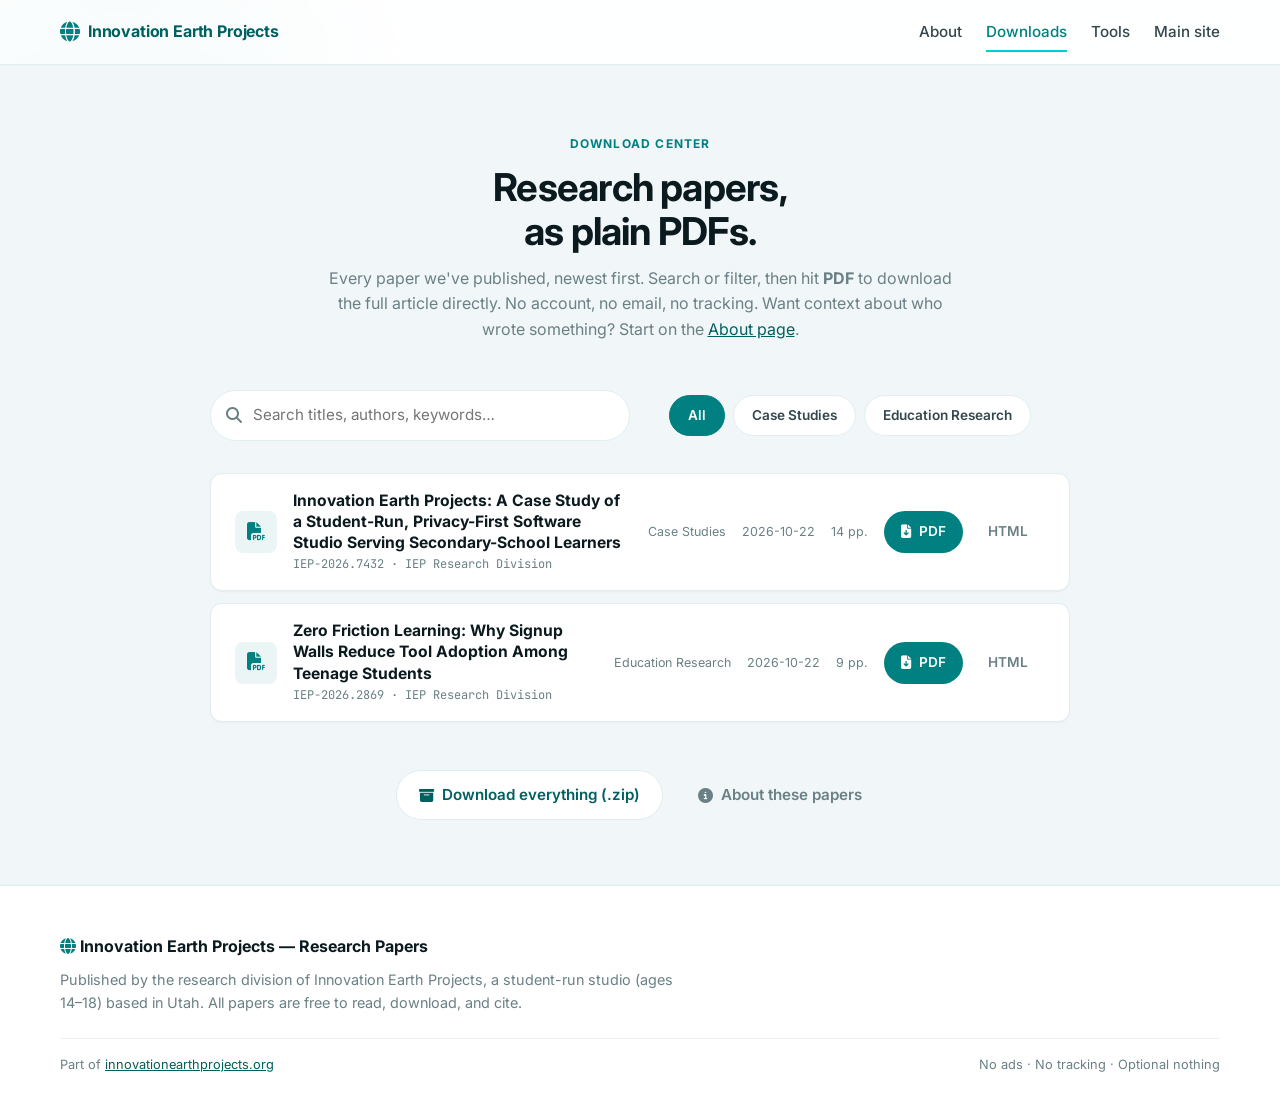
==== downloads/index.html @ 98562e58 "Clean URLs: /downloads and /papers/<id>/ (no .html, no # anchors), like the main site" ====
<!DOCTYPE html>
<html lang="en">
<head>
<meta charset="UTF-8" />
<meta name="viewport" content="width=device-width, initial-scale=1.0" />
<title>PDF Downloads — Innovation Earth Projects Research</title>
<meta name="description" content="Searchable list of every research paper published by Innovation Earth Projects. Download any paper as a raw PDF — no account, no paywall." />
<link rel="preconnect" href="https://fonts.googleapis.com" />
<link rel="preconnect" href="https://fonts.gstatic.com" crossorigin />
<link href="https://fonts.googleapis.com/css2?family=Inter:wght@400;500;600;700;800&family=JetBrains+Mono:wght@500;700&display=swap" rel="stylesheet" />
<link rel="stylesheet" href="https://cdnjs.cloudflare.com/ajax/libs/font-awesome/6.4.0/css/all.min.css" />
<link rel="stylesheet" href="../css/styles.css" />
</head>
<body data-page="downloads">

<!-- Decorative animated background (see css/styles.css section 5) -->
<div class="bg-orbs" aria-hidden="true">
  <span class="orb orb--teal"></span>
  <span class="orb orb--cyan"></span>
  <span class="orb orb--lime"></span>
</div>

<header class="nav">
  <div class="nav__inner">
    <!-- Brand links back to the main IEP website -->
    <a class="nav__brand" href="https://innovationearthprojects.org/home/">
      <span class="nav__mark"><i class="fas fa-globe"></i></span>
      <span class="nav__wordmark">Innovation Earth Projects</span>
    </a>
    <nav class="nav__links">
      <a href="../">About</a>
      <a href="./" class="is-current">Downloads</a>
      <a href="https://innovationearthprojects.org/products">Tools</a>
      <a href="https://innovationearthprojects.org/about">Main site</a>
    </nav>
  </div>
</header>

<main>

  <!-- PAGE HEAD: this page is deliberately minimal — one search box,
       one list of raw PDF download links. Nothing else to click. -->
  <section class="section section--tint" id="download-list">
    <div class="container container--narrow">
      <header class="section__head reveal">
        <span class="eyebrow">Download center</span>
        <h1 class="section__title">Research papers,<br /><span class="accent">as plain PDFs.</span></h1>
        <p class="section__sub">
          Every paper we've published, newest first. Search or filter, then hit
          <strong>PDF</strong> to download the full article directly. No account,
          no email, no tracking. Want context about who wrote something?
          Start on the <a href="../">About page</a>.
        </p>
      </header>

      <div class="library-controls">
        <div class="search">
          <i class="fas fa-magnifying-glass"></i>
          <input id="paper-search" type="search" placeholder="Search titles, authors, keywords…" aria-label="Search papers" />
        </div>
        <div class="filters" id="category-filters"><!-- buttons injected by js/downloads.js --></div>
        <span class="result-count" id="result-count" aria-live="polite"></span>
      </div>

      <!-- One row per paper. Rows are generated by js/downloads.js from
           papers/feed.json (fallback: js/papers-data.json). The primary
           action on each row is the raw PDF link. -->
      <ul class="dl-list" id="download-rows"><!-- rows injected here --></ul>
      <p id="no-results" hidden>No papers match your search yet. Try different words — or <a href="https://innovationearthprojects.org/home/">suggest a topic</a>.</p>

      <div class="dl-footer">
        <a href="all-papers.zip" class="btn btn--secondary" download><i class="fas fa-box-archive"></i> Download everything (.zip)</a>
        <a href="../" class="btn btn--ghost"><i class="fas fa-circle-info"></i> About these papers</a>
      </div>
    </div>
  </section>

</main>

<footer class="footer">
  <div class="container">
    <div class="footer__brand"><i class="fas fa-globe" style="color:var(--teal)"></i> Innovation Earth Projects — Research Papers</div>
    <p class="footer__tagline">Published by the research division of Innovation Earth Projects, a student-run studio (ages 14–18) based in Utah. All papers are free to read, download, and cite.</p>
    <div class="footer__bottom">
      <span>Part of <a href="https://innovationearthprojects.org/home/">innovationearthprojects.org</a></span>
      <span>No ads · No tracking · Optional nothing</span>
    </div>
  </div>
</footer>

<script src="../js/downloads.js"></script>
<script src="../js/main.js"></script>
</body>
</html>
---- css/styles.css ----
/* ============================================================
   styles.css — Innovation Earth Projects · Research Papers site
   ------------------------------------------------------------
   Design tokens replicate the IEP main site (teal/cyan/lime,
   Inter + JetBrains Mono). Sections are numbered so a human
   reviewer can jump straight to what they need:

     1. Design tokens          6. Hero
     2. Base / typography      7. Library grid + paper cards
     3. Navigation             8. Filters + search bar
     4. Buttons / chips        9. Paper detail page
     5. Background orbs       10. Footer, motion, print
   ============================================================ */

/* ---------- 1. DESIGN TOKENS (from innovationearthprojects.org) ---------- */
:root {
  --teal:#008080; --teal-deep:#005F5F; --cyan:#00CED1; --blue:#1E90FF;
  --lime:#32CD32; --green-dark:#006400;
  --bg:#F8FBFC; --surface:#FFFFFF; --surface-alt:#F1F7F8;
  --border:#E1EDEF; --border-soft:#EDF3F4;
  --ink:#0B1A1F; --ink-soft:#33474D; --muted:#6A8085;
  --font:'Inter',system-ui,-apple-system,'Segoe UI',Roboto,sans-serif;
  --mono:'JetBrains Mono',ui-monospace,Menlo,monospace;
  --fs-display:clamp(2.25rem,5vw,3.75rem);
  --s-2:8px; --s-3:12px; --s-4:16px; --s-5:24px; --s-6:32px; --s-7:48px; --s-8:64px; --s-9:96px;
  --r-sm:6px; --r-md:8px; --r-lg:12px; --r-pill:999px;
  --shadow-sm:0 1px 2px rgba(0,60,60,.05);
  --shadow-md:0 8px 24px -12px rgba(0,80,80,.15);
  --shadow-lg:0 20px 40px -20px rgba(0,80,80,.25);
  --ease:cubic-bezier(.2,.7,.2,1); --dur:200ms;
  --container:1160px; --nav-h:64px;
}

/* ---------- 2. BASE ---------- */
*,*::before,*::after{box-sizing:border-box}
html{scroll-behavior:smooth;-webkit-text-size-adjust:100%;scroll-padding-top:calc(var(--nav-h) + var(--s-4))}
body{margin:0;font-family:var(--font);font-size:1rem;line-height:1.6;color:var(--ink);
  background:var(--bg);-webkit-font-smoothing:antialiased;min-height:100vh;display:flex;flex-direction:column}
main{flex:1}
a{color:var(--teal-deep)}
h1,h2,h3,h4{margin:0 0 var(--s-3);color:var(--ink);letter-spacing:-0.02em;line-height:1.15;font-weight:700}
p{margin:0 0 var(--s-4);color:var(--ink-soft)}
code{font-family:var(--mono);background:var(--surface-alt);border:1px solid var(--border-soft);
  border-radius:var(--r-sm);padding:1px 6px;font-size:.85em;color:var(--teal-deep)}
ul{padding-left:var(--s-5);color:var(--ink-soft)}
.container{width:min(var(--container),100% - 2rem);margin-inline:auto}

/* ---------- 3. NAVIGATION (sticky glass bar, as on the IEP site) ---------- */
.nav{position:sticky;top:0;z-index:50;background:rgba(255,255,255,.85);
  backdrop-filter:saturate(140%) blur(10px);-webkit-backdrop-filter:saturate(140%) blur(10px);
  border-bottom:1px solid var(--border)}
.nav__inner{width:min(var(--container),100% - 2rem);margin-inline:auto;height:var(--nav-h);
  display:flex;align-items:center;gap:var(--s-5)}
.nav__brand{display:inline-flex;align-items:center;gap:var(--s-2);color:var(--teal-deep);
  font-weight:700;font-size:1rem;letter-spacing:-0.01em;text-decoration:none}
.nav__mark{display:inline-flex;color:var(--teal);font-size:1.25rem}
.nav__links{display:flex;gap:var(--s-5);margin-left:auto}
.nav__links a{position:relative;color:var(--ink-soft);font-weight:500;font-size:.95rem;
  padding:6px 0;text-decoration:none;transition:color var(--dur) var(--ease)}
.nav__links a::before{content:"";position:absolute;left:0;bottom:-2px;width:100%;height:2px;
  background:var(--cyan);transform:scaleX(0);transform-origin:left;transition:transform .3s var(--ease)}
.nav__links a:hover{color:var(--teal)}
.nav__links a:hover::before{transform:scaleX(1)}
.nav__links a.is-current{color:var(--teal)}
.nav__links a.is-current::before{transform:scaleX(1)}
@media(max-width:720px){.nav__links{display:none}}

/* ---------- 4. BUTTONS & CHIPS ---------- */
.btn{display:inline-flex;align-items:center;gap:8px;padding:12px 22px;border-radius:var(--r-pill);
  font-weight:600;font-size:.95rem;text-decoration:none;border:1px solid transparent;
  transition:transform var(--dur) var(--ease), box-shadow var(--dur) var(--ease), background var(--dur)}
.btn--primary{background:var(--teal);color:#fff}
.btn--primary:hover{background:var(--teal-deep);transform:translateY(-2px);box-shadow:0 8px 20px -8px rgba(0,128,128,.5)}
.btn--secondary{background:var(--surface);color:var(--teal-deep);border-color:var(--border)}
.btn--secondary:hover{border-color:var(--cyan);transform:translateY(-2px)}
.btn--ghost{background:transparent;color:var(--muted)}
.btn--ghost:hover{color:var(--teal)}
.btn--sm{padding:9px 16px;font-size:.85rem}
.chip{padding:8px 14px;background:var(--surface);border:1px solid var(--border);border-radius:var(--r-pill);
  font-size:.8rem;color:var(--ink-soft);display:inline-flex;align-items:center;gap:6px}

/* ---------- 5. BACKGROUND ORBS (hero signature effect) ---------- */
.bg-orbs{position:fixed;inset:0;pointer-events:none;overflow:hidden;z-index:0}
.bg-orbs .orb{position:absolute;border-radius:50%;filter:blur(80px);opacity:.3;will-change:transform}
.orb--teal{width:480px;height:480px;background:radial-gradient(circle,var(--teal) 0%,transparent 70%);
  top:-120px;left:-120px;animation:float1 20s ease-in-out infinite}
.orb--cyan{width:420px;height:420px;background:radial-gradient(circle,var(--cyan) 0%,transparent 70%);
  top:40%;right:-140px;animation:float2 24s ease-in-out infinite}
.orb--lime{width:360px;height:360px;background:radial-gradient(circle,var(--lime) 0%,transparent 70%);
  bottom:-100px;left:30%;animation:float3 28s ease-in-out infinite}
@keyframes float1{0%,100%{transform:translate(0,0) scale(1)}50%{transform:translate(80px,60px) scale(1.1)}}
@keyframes float2{0%,100%{transform:translate(0,0) scale(1)}50%{transform:translate(-100px,80px) scale(.95)}}
@keyframes float3{0%,100%{transform:translate(0,0) scale(1)}50%{transform:translate(60px,-80px) scale(1.05)}}
main,.nav,.footer{position:relative;z-index:1}

/* ---------- 6. HERO ---------- */
.hero{padding:var(--s-9) 0 var(--s-8);border-bottom:1px solid var(--border-soft);position:relative;overflow:hidden}
.eyebrow--animated{display:inline-flex;align-items:center;gap:8px;padding:6px 14px;
  background:rgba(0,206,209,.08);border:1px solid rgba(0,206,209,.25);border-radius:var(--r-pill);
  color:var(--teal-deep);font-size:.75rem;font-weight:600;letter-spacing:.08em;text-transform:uppercase;
  margin-bottom:var(--s-5);animation:slideDown .6s var(--ease) both}
.eyebrow__dot{width:6px;height:6px;border-radius:50%;background:var(--lime);
  box-shadow:0 0 0 0 rgba(50,205,50,.6);animation:pulseRing 2s infinite}
@keyframes pulseRing{0%{box-shadow:0 0 0 0 rgba(50,205,50,.6)}70%{box-shadow:0 0 0 10px rgba(50,205,50,0)}100%{box-shadow:0 0 0 0 rgba(50,205,50,0)}}
@keyframes slideDown{from{opacity:0;transform:translateY(-10px)}to{opacity:1;transform:translateY(0)}}
.hero__title{font-size:var(--fs-display);margin-bottom:var(--s-5);font-weight:800;letter-spacing:-0.03em}
.hero__title .accent{color:var(--teal)}
.hero__lede{font-size:1.15rem;line-height:1.55;color:var(--ink-soft);max-width:60ch;margin-bottom:var(--s-6)}
.hero__actions{display:flex;flex-wrap:wrap;gap:var(--s-4)}
.hero__meta{list-style:none;padding:0;margin:0 0 var(--s-6);display:flex;flex-wrap:wrap;gap:var(--s-5);
  color:var(--muted);font-size:.9rem}
.hero__meta li{display:inline-flex;align-items:center;gap:6px}
.hero__meta i{color:var(--lime);font-size:.85em}

/* Trust bar strip under hero */
.trust-bar{background:var(--surface-alt);border-bottom:1px solid var(--border-soft);padding:var(--s-4) 0}
.trust-bar__inner{display:flex;align-items:center;gap:var(--s-5);flex-wrap:wrap}
.trust-bar__label{font-size:.75rem;font-weight:700;letter-spacing:.08em;text-transform:uppercase;color:var(--muted)}
.trust-bar__logos{display:flex;gap:var(--s-6);flex-wrap:wrap}
.trust-bar__logos span{font-weight:600;color:var(--ink-soft);font-size:.9rem}

/* ---------- 7. SECTIONS + LIBRARY GRID ---------- */
.section{padding:var(--s-8) 0}
.section--tint{background:var(--surface-alt);border-block:1px solid var(--border-soft)}
.section__head{text-align:center;max-width:640px;margin:0 auto var(--s-7)}
.eyebrow{display:inline-block;font-size:.75rem;font-weight:700;letter-spacing:.1em;
  text-transform:uppercase;color:var(--teal);margin-bottom:var(--s-3)}
.section__title{font-size:clamp(1.6rem,3.4vw,2.4rem)}
.section__sub{color:var(--muted)}

.grid{display:grid;grid-template-columns:repeat(auto-fill,minmax(320px,1fr));gap:var(--s-5)}
.paper-card{background:var(--surface);border:1px solid var(--border);border-radius:var(--r-lg);
  padding:var(--s-6);display:flex;flex-direction:column;gap:var(--s-3);
  box-shadow:var(--shadow-sm);transition:transform .25s var(--ease), box-shadow .25s var(--ease)}
.paper-card:hover{transform:translateY(-4px);box-shadow:var(--shadow-md)}
.paper-card[hidden]{display:none}
.paper-card__top{display:flex;justify-content:space-between;align-items:center}
.paper-card__num{font-family:var(--mono);font-size:.8rem;font-weight:700;color:var(--muted)}
.badge{padding:4px 12px;border-radius:var(--r-pill);font-size:.7rem;font-weight:700;
  letter-spacing:.05em;text-transform:uppercase}
.badge--new{background:rgba(50,205,50,.12);color:var(--green-dark)}
.badge--live{background:rgba(0,206,209,.12);color:var(--teal-deep)}
.badge--draft{background:rgba(106,128,133,.15);color:var(--muted)}
.paper-card__title{font-size:1.05rem;line-height:1.3}
.paper-card__title a{color:inherit;text-decoration:none}
.paper-card__title a:hover{color:var(--teal-deep)}
.paper-card__authors{font-size:.82rem;color:var(--teal-deep);margin:0;font-weight:600}
.paper-card__authors i{color:var(--cyan);margin-right:4px}
.paper-card__summary{font-size:.9rem;color:var(--muted);flex:1}
.paper-card__meta{list-style:none;padding:0;margin:0;display:flex;flex-wrap:wrap;gap:var(--s-4);
  font-size:.8rem;color:var(--muted)}
.paper-card__meta i{color:var(--cyan);margin-right:4px}
.paper-card__actions{display:flex;flex-wrap:wrap;gap:var(--s-2);margin-top:var(--s-2)}
.load-error{color:#b00020;padding:var(--s-5);background:#fff;border:1px solid var(--border);border-radius:var(--r-lg)}

/* ---------- 8. FILTERS + SEARCH ---------- */
.library-controls{display:flex;flex-wrap:wrap;gap:var(--s-4);align-items:center;
  justify-content:space-between;margin-bottom:var(--s-6)}
.search{position:relative;flex:1;min-width:260px;max-width:420px}
.search input{width:100%;padding:12px 16px 12px 42px;border:1px solid var(--border);
  border-radius:var(--r-pill);font:inherit;font-size:.95rem;background:var(--surface);color:var(--ink)}
.search input:focus{outline:2px solid var(--cyan);outline-offset:1px;border-color:var(--teal)}
.search i{position:absolute;left:16px;top:50%;transform:translateY(-50%);color:var(--muted)}
.filters{display:flex;flex-wrap:wrap;gap:var(--s-2)}
.filter-btn{padding:9px 18px;border-radius:var(--r-pill);border:1px solid var(--border);
  background:var(--surface);color:var(--ink-soft);font:inherit;font-size:.85rem;font-weight:600;
  cursor:pointer;transition:all var(--dur) var(--ease)}
.filter-btn:hover{border-color:var(--cyan);color:var(--teal)}
.filter-btn.is-active{background:var(--teal);border-color:var(--teal);color:#fff}
.result-count{font-size:.85rem;color:var(--muted);white-space:nowrap}
#no-results{text-align:center;color:var(--muted);padding:var(--s-8) 0}

/* ---------- 8a. DOWNLOAD PAGE (downloads.html — raw PDF list) ---------- */
.container--narrow{max-width:860px;margin-inline:auto}
.dl-list{list-style:none;padding:0;margin:0;display:flex;flex-direction:column;gap:var(--s-3)}
.dl-row{display:flex;align-items:center;gap:var(--s-4);background:var(--surface);
  border:1px solid var(--border);border-radius:var(--r-lg);padding:var(--s-4) var(--s-5);
  box-shadow:var(--shadow-sm);transition:border-color var(--dur) var(--ease), box-shadow var(--dur) var(--ease)}
.dl-row:hover{border-color:var(--cyan);box-shadow:var(--shadow-md)}
.dl-row[hidden]{display:none}
.dl-row__icon{flex:none;width:42px;height:42px;border-radius:var(--r-md);
  background:rgba(0,128,128,.08);color:var(--teal);display:flex;align-items:center;justify-content:center;font-size:1.15rem}
.dl-row__main{flex:1;min-width:0}
.dl-row__title{display:block;font-weight:700;color:var(--ink);text-decoration:none;
  font-size:.98rem;line-height:1.35;overflow:hidden;text-overflow:ellipsis}
.dl-row__title:hover{color:var(--teal-deep)}
.dl-row__byline{margin:2px 0 0;font-family:var(--mono);font-size:.75rem;color:var(--muted)}
.dl-row__meta{display:flex;gap:var(--s-4);font-size:.78rem;color:var(--muted);white-space:nowrap}
.dl-row__actions{display:flex;gap:var(--s-2);flex:none}
.dl-footer{display:flex;flex-wrap:wrap;gap:var(--s-3);justify-content:center;margin-top:var(--s-7)}
/* Prose + numbered steps used on the About page (index.html) */
.prose p{color:var(--ink-soft);margin:0 0 var(--s-4);line-height:1.7}
.prose strong{color:var(--ink)}
.num-list{counter-reset:step;list-style:none;padding:0;margin:0;display:flex;flex-direction:column;gap:var(--s-4)}
.num-list li{position:relative;padding-left:52px;color:var(--ink-soft);line-height:1.6}
.num-list li::before{counter-increment:step;content:counter(step);position:absolute;left:0;top:-2px;
  width:36px;height:36px;border-radius:var(--r-pill);background:var(--teal);color:#fff;
  font-weight:800;display:flex;align-items:center;justify-content:center;font-size:.9rem}
@media (max-width:720px){
  .dl-row{flex-wrap:wrap}
  .dl-row__meta{order:4;width:100%;padding-left:calc(42px + var(--s-4))}
  .dl-row__actions{margin-left:auto}
}

/* ---------- 9. PAPER DETAIL PAGE (preprint layout) ---------- */
.paper{max-width:860px;margin:0 auto}
.paper p{text-align:justify;hyphens:auto;color:var(--ink-soft)}
.paper h1{font-size:clamp(2rem,4vw,3rem);margin-bottom:var(--s-5)}
.paper h2{font-size:clamp(1.5rem,3vw,2rem);margin-top:var(--s-8);padding-bottom:var(--s-2);
  border-bottom:2px solid var(--cyan);color:var(--teal-deep)}
.paper h3{font-size:1.25rem;margin-top:var(--s-6);color:var(--teal-deep)}

/* 9a. Preprint header block: series label, title, authors, badge grid */
.paper-header{margin-bottom:var(--s-6)}
.paper-header__series{display:inline-block;font-family:var(--mono);font-size:.75rem;font-weight:700;
  letter-spacing:.08em;text-transform:uppercase;color:var(--teal);background:rgba(0,206,209,.1);
  border:1px solid rgba(0,206,209,.35);border-radius:var(--r-pill);padding:5px 14px;margin-bottom:var(--s-4)}
.paper-header .h1{font-size:clamp(1.9rem,4vw,2.9rem);margin-bottom:var(--s-4)}
.paper-header__authors{font-weight:600;color:var(--ink);font-size:1.05rem;margin-bottom:var(--s-4)}
.paper-header__authors i{color:var(--teal);margin-right:6px}
.paper-header__front{display:flex;flex-wrap:wrap;gap:var(--s-2);margin-bottom:var(--s-5)}
.chip--fm{font-size:.75rem;background:var(--surface);border:1px solid var(--border);
  color:var(--muted);border-radius:var(--r-pill);padding:4px 12px;display:inline-block}
.paper-header__badges{display:flex;flex-wrap:wrap;gap:var(--s-3);margin:0}
.paper-header__badges div{background:var(--surface);border:1px solid var(--border);
  border-radius:var(--r-md);padding:10px 16px;box-shadow:var(--shadow-sm)}
.paper-header__badges dt{font-size:.68rem;font-weight:700;letter-spacing:.08em;text-transform:uppercase;color:var(--muted)}
.paper-header__badges dd{margin:2px 0 0;font-weight:600;font-size:.92rem;color:var(--ink)}

/* 9b. Abstract box (highlighted, standard preprint placement) */
.abstract-box{background:var(--surface);border:1px solid var(--border);border-left:4px solid var(--teal);
  border-radius:var(--r-md);padding:var(--s-5) var(--s-6);margin-bottom:var(--s-5);box-shadow:var(--shadow-sm)}
.abstract-box__title{font-size:.8rem;font-weight:700;letter-spacing:.1em;text-transform:uppercase;
  color:var(--teal-deep);margin:0 0 var(--s-3);border:none;padding:0}
.abstract-box__title i{margin-right:6px;color:var(--cyan)}
.abstract-box p:last-child{margin-bottom:0}

/* 9c. Summary & details card + citation box */
.pmeta-card{background:var(--surface-alt);border:1px solid var(--border-soft);border-radius:var(--r-lg);
  padding:var(--s-5) var(--s-6);margin-bottom:var(--s-6)}
.pmeta-card__title{font-size:.8rem;font-weight:700;letter-spacing:.1em;text-transform:uppercase;
  color:var(--teal-deep);margin:0 0 var(--s-3);border:none;padding:0}
.pmeta-card__title i{margin-right:6px;color:var(--cyan)}
.pmeta-card__text{font-size:.95rem;margin-bottom:var(--s-4)}
.pmeta{display:grid;gap:var(--s-2)}
.pmeta__row{display:flex;gap:var(--s-4);align-items:baseline;font-size:.9rem;
  padding:6px 0;border-top:1px dashed var(--border)}
.pmeta__label{flex:0 0 150px;color:var(--muted);font-weight:600;font-size:.8rem;text-transform:uppercase;letter-spacing:.05em}
.pmeta__label i{color:var(--cyan);margin-right:6px;width:14px;text-align:center}
.pmeta__value{color:var(--ink);font-weight:500}
.pmeta__value a.chip{text-decoration:none}
.citation{margin-top:var(--s-4);background:var(--surface);border:1px solid var(--border);
  border-radius:var(--r-md);padding:var(--s-4) var(--s-5)}
.citation__label{font-size:.7rem;font-weight:700;letter-spacing:.1em;text-transform:uppercase;color:var(--muted)}
.citation__text{font-size:.88rem;color:var(--ink-soft);margin:var(--s-2) 0 var(--s-3);line-height:1.5}

.rule{border:none;border-top:1px solid var(--border-soft);margin:var(--s-7) 0}
.paper table{width:100%;border-collapse:separate;border-spacing:0;background:var(--surface);
  border:1px solid var(--border);border-radius:var(--r-md);overflow:hidden;font-size:.9rem;margin:var(--s-5) 0}
.paper th{background:var(--surface-alt);text-align:left;padding:10px 14px;font-size:.8rem;
  letter-spacing:.04em;text-transform:uppercase;color:var(--muted)}
.paper td{padding:10px 14px;border-top:1px solid var(--border-soft);vertical-align:top;color:var(--ink-soft)}
.table-wrap{overflow-x:auto}
.paper-detail__crumbs{margin-bottom:var(--s-6)}
.paper-detail__crumbs a{text-decoration:none;font-weight:600;font-size:.9rem}
.paper-detail__downloads{display:flex;flex-wrap:wrap;gap:var(--s-3);margin-top:var(--s-5)}

/* CTA band (used at bottom of library page) */
.cta{display:flex;align-items:center;justify-content:space-between;gap:var(--s-5);flex-wrap:wrap;
  background:linear-gradient(120deg,var(--teal-deep),var(--teal));color:#fff;
  border-radius:var(--r-lg);padding:var(--s-7);box-shadow:var(--shadow-lg)}
.cta h2{color:#fff;margin-bottom:4px;font-size:1.4rem}
.cta p{color:rgba(255,255,255,.85);margin:0}
.cta .btn--primary{background:#fff;color:var(--teal-deep)}
.cta .btn--primary:hover{background:var(--surface-alt)}

/* ---------- 10. FOOTER, MOTION, PRINT ---------- */
.footer{border-top:1px solid var(--border);padding:var(--s-7) 0 var(--s-6);background:var(--surface)}
.footer__brand{font-weight:700;margin-bottom:var(--s-2)}
.footer__tagline{color:var(--muted);font-size:.9rem;max-width:70ch}
.footer__bottom{display:flex;justify-content:space-between;gap:var(--s-4);flex-wrap:wrap;
  margin-top:var(--s-5);padding-top:var(--s-4);border-top:1px solid var(--border-soft);
  color:var(--muted);font-size:.8rem}

.reveal{opacity:0;transform:translateY(18px);transition:opacity .6s var(--ease), transform .6s var(--ease)}
.reveal.is-visible{opacity:1;transform:none}
@media(prefers-reduced-motion:reduce){
  .reveal{opacity:1;transform:none;transition:none}
  .orb{animation:none}
  .eyebrow--animated{animation:none}
  html{scroll-behavior:auto}
}
@media print{
  .nav,.footer,.bg-orbs,.library-controls,.cta,.hero__actions,.paper-detail__downloads{display:none}
  body{background:#fff}
  .section{padding:12pt 0}
}
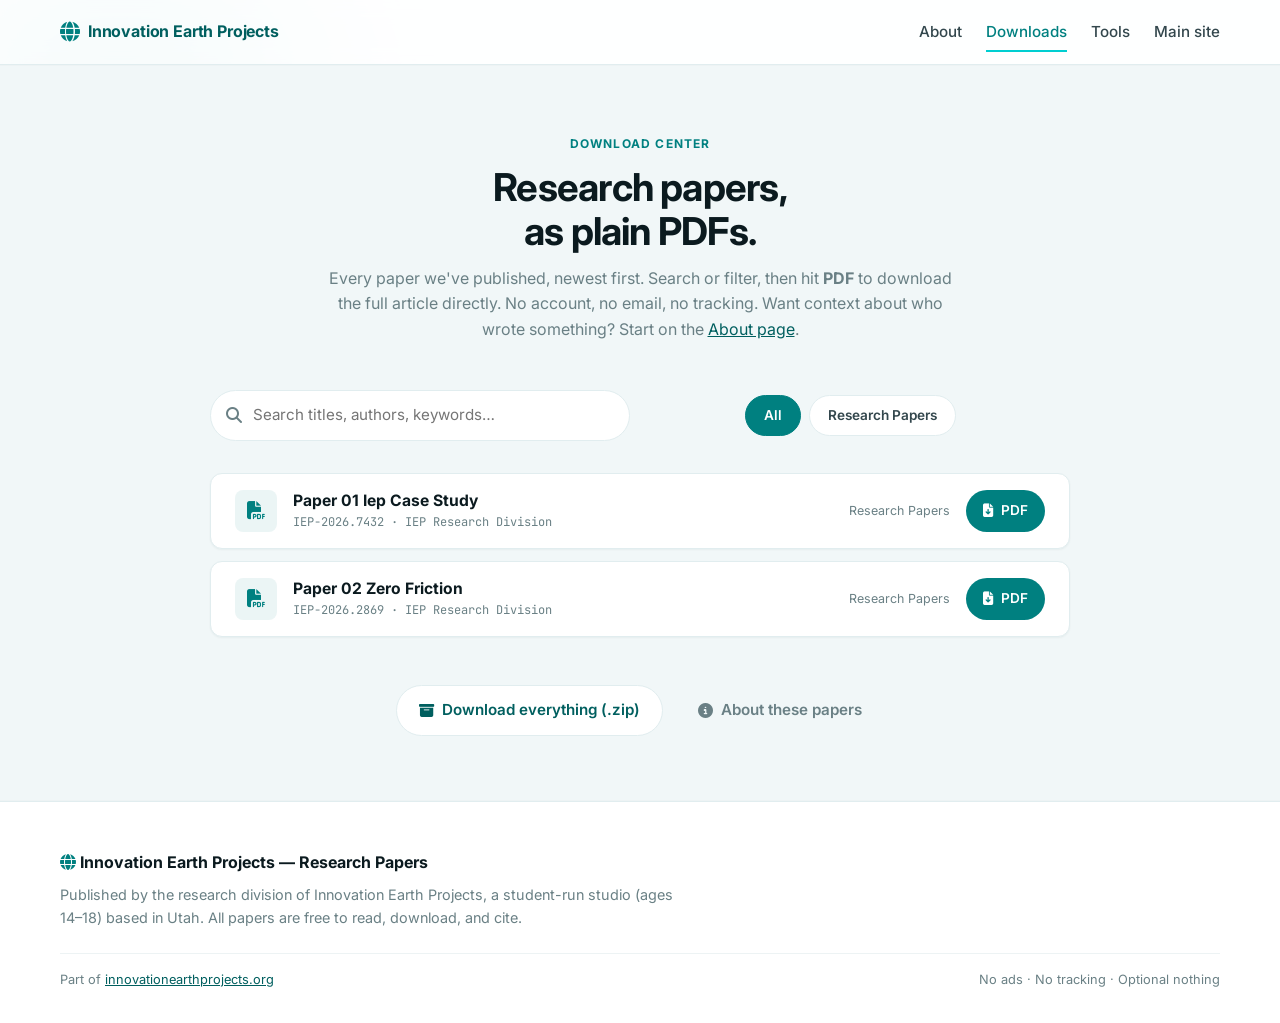
==== commit 5b68bf07: "Fully automatic publishing: drop a PDF into papers/ and it appears on the download list - js/catalog" ====
--- a/downloads/index.html
+++ b/downloads/index.html
@@ -62,9 +62,11 @@
         <span class="result-count" id="result-count" aria-live="polite"></span>
       </div>
 
-      <!-- One row per paper. Rows are generated by js/downloads.js from
-           papers/feed.json (fallback: js/papers-data.json). The primary
-           action on each row is the raw PDF link. -->
+      <!-- One row per paper. Rows are generated automatically by js/catalog.js +
+           js/downloads.js, which list whatever PDFs currently exist in
+           the repo's papers/ folder via the GitHub API. The primary
+           action on each row is the raw PDF link — adding a paper means
+           uploading a PDF there, nothing else. -->
       <ul class="dl-list" id="download-rows"><!-- rows injected here --></ul>
       <p id="no-results" hidden>No papers match your search yet. Try different words — or <a href="https://innovationearthprojects.org/home/">suggest a topic</a>.</p>
 
@@ -88,6 +90,7 @@
   </div>
 </footer>
 
+<script src="../js/catalog.js"></script>
 <script src="../js/downloads.js"></script>
 <script src="../js/main.js"></script>
 </body>
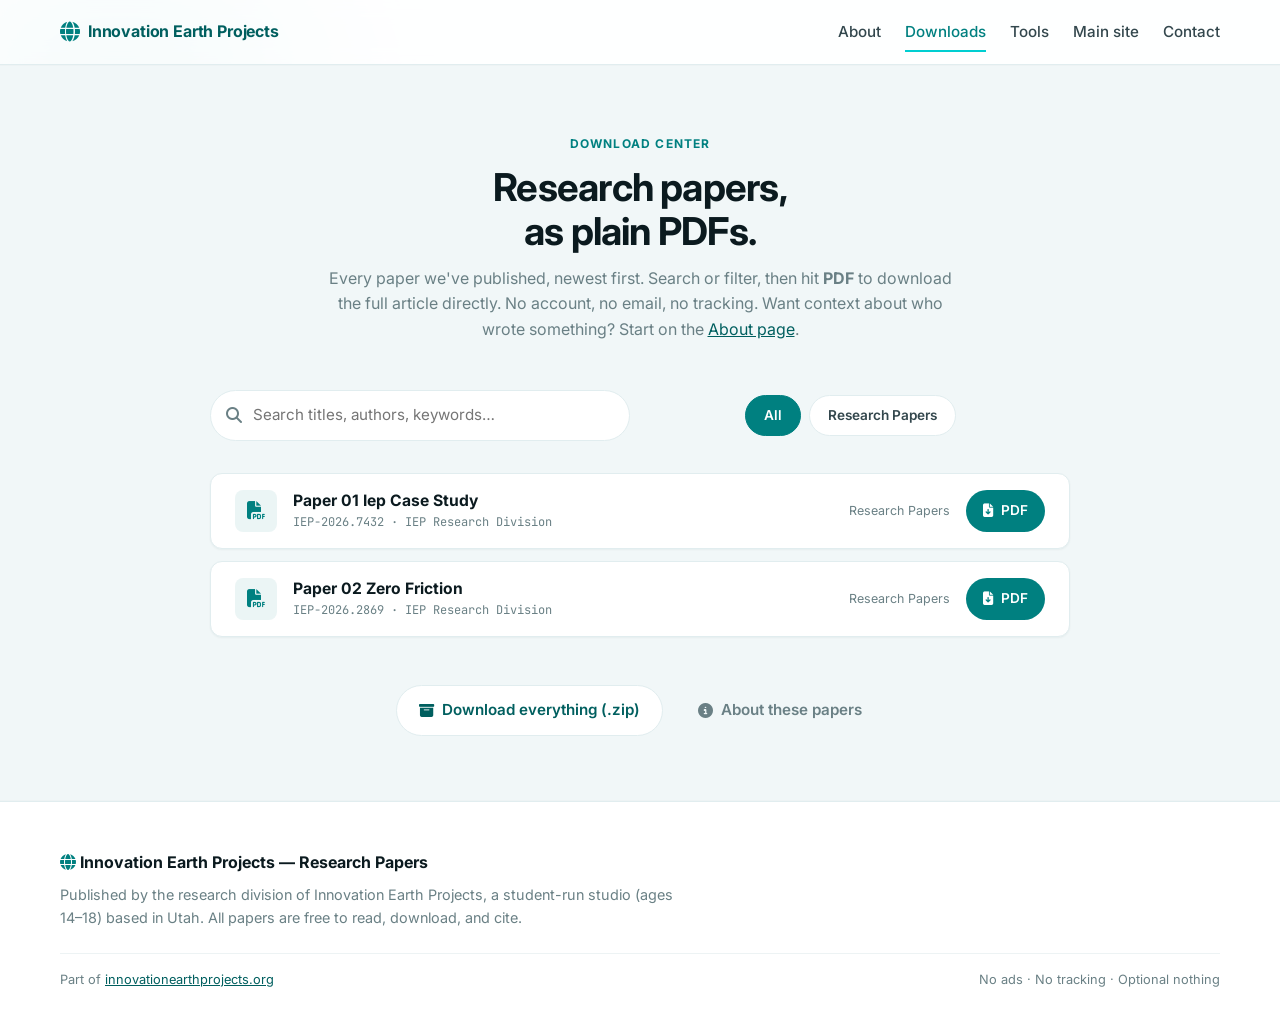
==== commit 0b3d85cb: "Remove author how-to-add section from site; route all contact links to innovationearthprojects.org/c" ====
--- a/downloads/index.html
+++ b/downloads/index.html
@@ -10,6 +10,9 @@
 <link href="https://fonts.googleapis.com/css2?family=Inter:wght@400;500;600;700;800&family=JetBrains+Mono:wght@500;700&display=swap" rel="stylesheet" />
 <link rel="stylesheet" href="https://cdnjs.cloudflare.com/ajax/libs/font-awesome/6.4.0/css/all.min.css" />
 <link rel="stylesheet" href="../css/styles.css" />
+<!-- Same tab icon as the main site (innovationearthprojects.org uses /images/logo.png) -->
+<link rel="icon" type="image/png" href="/images/logo.png" />
+<link rel="apple-touch-icon" href="/images/logo.png" />
 </head>
 <body data-page="downloads">
 
@@ -28,10 +31,11 @@
       <span class="nav__wordmark">Innovation Earth Projects</span>
     </a>
     <nav class="nav__links">
-      <a href="../">About</a>
-      <a href="./" class="is-current">Downloads</a>
+      <a href="/">About</a>
+      <a href="/downloads/" class="is-current">Downloads</a>
       <a href="https://innovationearthprojects.org/products">Tools</a>
-      <a href="https://innovationearthprojects.org/about">Main site</a>
+      <a href="https://innovationearthprojects.org/home/">Main site</a>
+      <a href="https://innovationearthprojects.org/contact/">Contact</a>
     </nav>
   </div>
 </header>
@@ -49,7 +53,7 @@
           Every paper we've published, newest first. Search or filter, then hit
           <strong>PDF</strong> to download the full article directly. No account,
           no email, no tracking. Want context about who wrote something?
-          Start on the <a href="../">About page</a>.
+          Start on the <a href="/">About page</a>.
         </p>
       </header>
 
@@ -68,11 +72,11 @@
            action on each row is the raw PDF link — adding a paper means
            uploading a PDF there, nothing else. -->
       <ul class="dl-list" id="download-rows"><!-- rows injected here --></ul>
-      <p id="no-results" hidden>No papers match your search yet. Try different words — or <a href="https://innovationearthprojects.org/home/">suggest a topic</a>.</p>
+      <p id="no-results" hidden>No papers match your search yet. Try different words — or <a href="https://innovationearthprojects.org/contact/">suggest a topic</a>.</p>
 
       <div class="dl-footer">
-        <a href="all-papers.zip" class="btn btn--secondary" download><i class="fas fa-box-archive"></i> Download everything (.zip)</a>
-        <a href="../" class="btn btn--ghost"><i class="fas fa-circle-info"></i> About these papers</a>
+        <a href="/downloads/all-papers.zip" class="btn btn--secondary" download><i class="fas fa-box-archive"></i> Download everything (.zip)</a>
+        <a href="/" class="btn btn--ghost"><i class="fas fa-circle-info"></i> About these papers</a>
       </div>
     </div>
   </section>
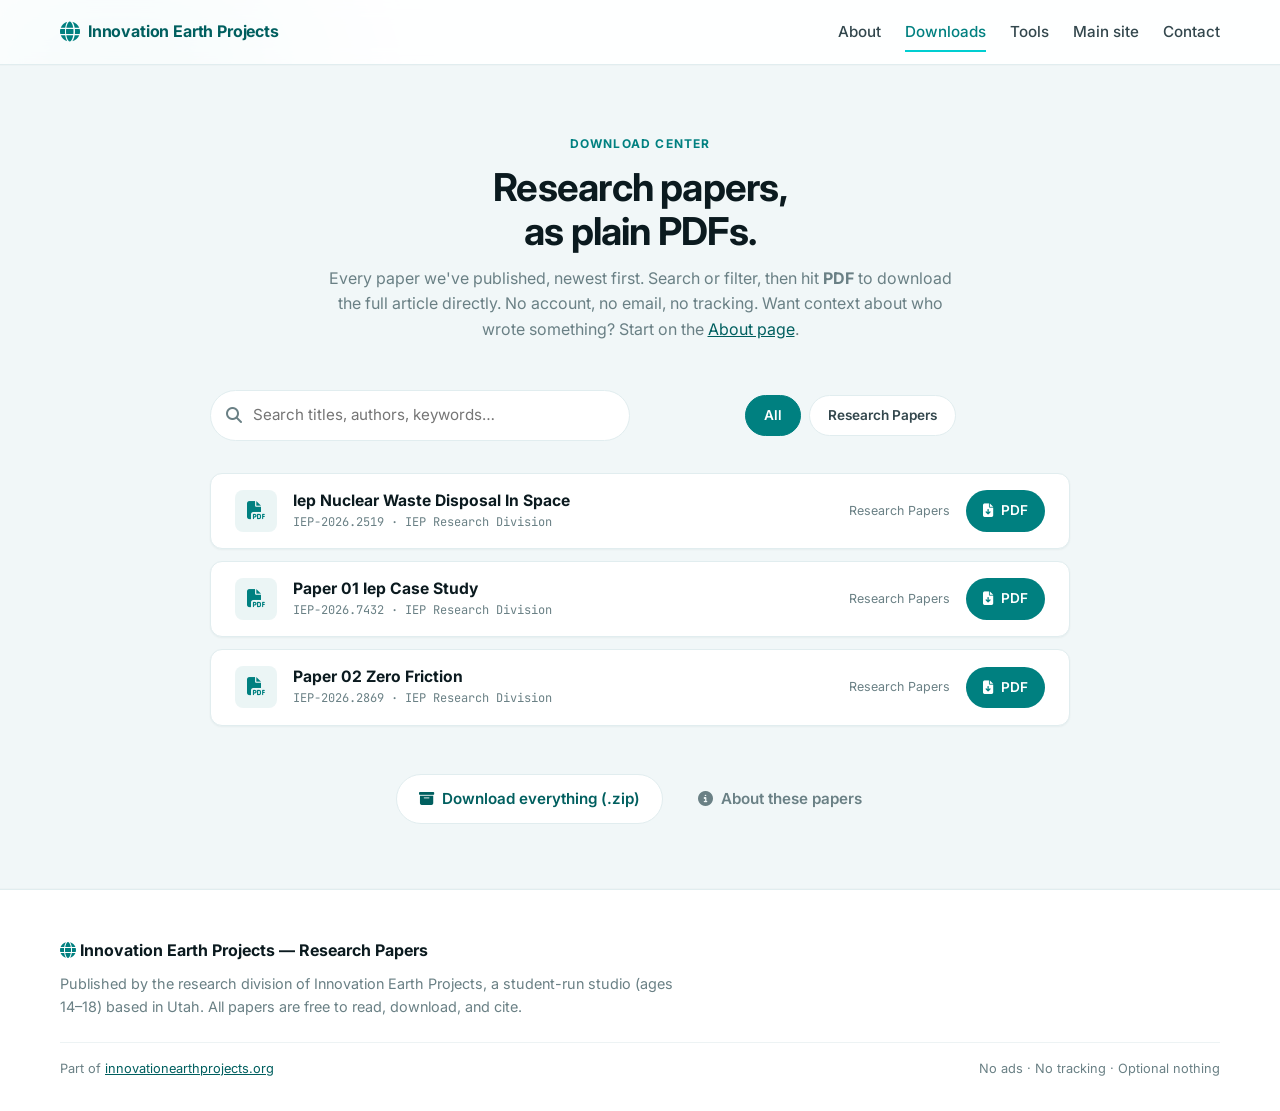
==== commit 515d9c06: "Guarantee real PDF downloads: every row link is rewritten to the exact uploaded bytes at raw.githubu" ====
--- a/downloads/index.html
+++ b/downloads/index.html
@@ -94,8 +94,8 @@
   </div>
 </footer>
 
-<script src="../js/catalog.js"></script>
-<script src="../js/downloads.js"></script>
+<script src="../js/catalog.js?v=20261022b"></script>
+<script src="../js/downloads.js?v=20261022b"></script>
 <script src="../js/main.js"></script>
 </body>
 </html>
